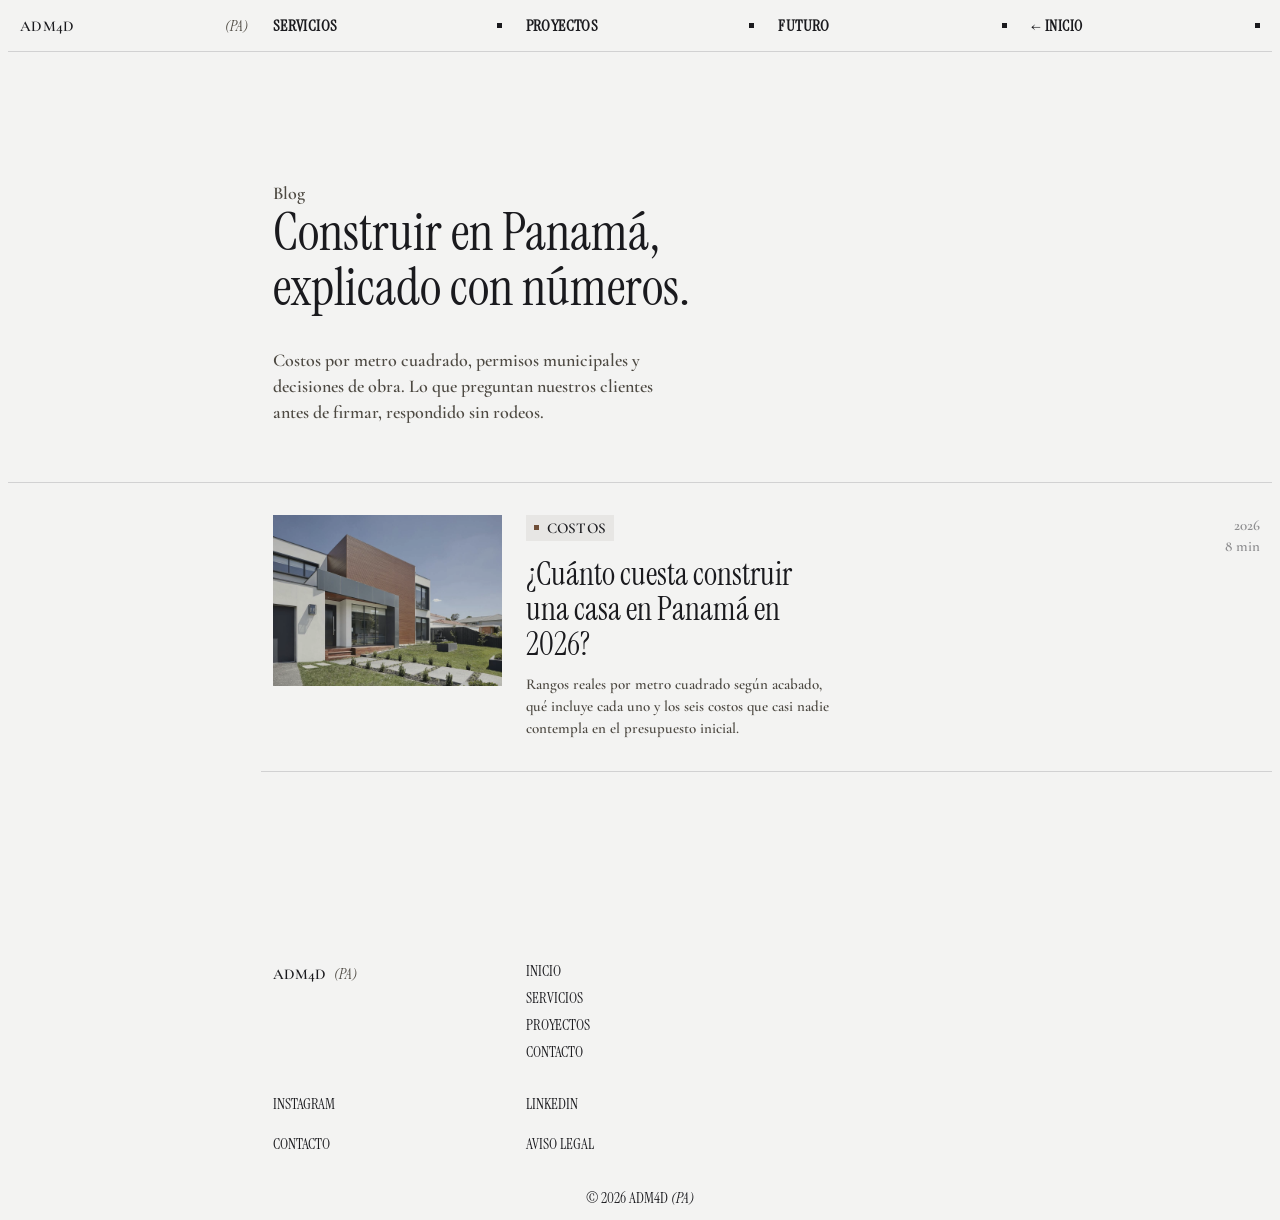
==== blog/index.html @ 594bc7fa "Add files via upload" ====
<!DOCTYPE html>
<html lang="es" data-theme="light">
<head>
<meta charset="utf-8">
<meta name="color-scheme" content="light only">
<meta name="viewport" content="width=device-width, initial-scale=1">
<title>Blog de construcción en Panamá — ADM4D</title>
<meta name="description" content="Costos, permisos y decisiones de obra explicados con números reales de Panamá. Escrito por quienes diseñan y construyen.">
<link rel="canonical" href="https://adm4d.com/blog/">
<meta property="og:title" content="Blog de construcción en Panamá — ADM4D">
<meta property="og:description" content="Costos, permisos y decisiones de obra explicados con números reales de Panamá.">
<meta property="og:type" content="website">
<meta property="og:url" content="https://adm4d.com/blog/">
<meta property="og:image" content="https://adm4d.com/assets/img/hero-residencia.jpg">
<link rel="icon" href="../assets/img/favicon.svg" type="image/svg+xml">
<link rel="preconnect" href="https://fonts.googleapis.com">
<link rel="preconnect" href="https://fonts.gstatic.com" crossorigin>
<link href="https://fonts.googleapis.com/css2?family=Cormorant+Garamond:wght@400;500;600&family=Instrument+Serif:ital@0;1&display=swap" rel="stylesheet">
<link rel="stylesheet" href="../assets/css/style.css">
<link rel="stylesheet" href="../assets/css/blog.css">
<script type="application/ld+json">
{"@context":"https://schema.org","@type":"Blog","name":"Blog de construcción ADM4D","url":"https://adm4d.com/blog/","description":"Costos, permisos y decisiones de obra en Panamá.","publisher":{"@type":"LocalBusiness","name":"ADM4D","description":"Firma de diseño y construcción en Panamá","areaServed":"Panamá","address":{"@type":"PostalAddress","addressLocality":"Colón","addressCountry":"PA"},"url":"https://adm4d.com/"}}
</script>
</head>
<body>
<div class="page">

  <nav class="grid nav bnav" aria-label="Principal">
    <div class="brand">ADM4D<em>(PA)</em></div>
    <a href="../#servicios">Servicios</a>
    <a href="../#proyectos">Proyectos</a>
    <a href="../#futuro">Futuro</a>
    <a class="back last" href="../">← Inicio</a>
  </nav>

  <header class="bhead grid">
    <p class="label">Blog</p>
    <h1>Construir en Panamá, explicado con números.</h1>
    <p>Costos por metro cuadrado, permisos municipales y decisiones de obra. Lo que preguntan nuestros clientes antes de firmar, respondido sin rodeos.</p>
  </header>

  <main class="grid posts">
    <a class="post" href="costo-construccion-panama/">
      <div class="thumb"><div style="background-image:url('../assets/img/proyecto-residencia-marina.jpg')"></div></div>
      <div class="txt">
        <span class="tagline">Costos</span>
        <h2>¿Cuánto cuesta construir una casa en Panamá en 2026?</h2>
        <p>Rangos reales por metro cuadrado según acabado, qué incluye cada uno y los seis costos que casi nadie contempla en el presupuesto inicial.</p>
      </div>
      <p class="meta">2026<br>8 min</p>
    </a>
  </main>

  <footer class="grid">
    <p class="brand">ADM4D<em>(PA)</em></p>
    <ul class="links">
      <li><a href="../">Inicio</a></li><li><a href="../#servicios">Servicios</a></li><li><a href="../#proyectos">Proyectos</a></li><li><a href="../#contacto">Contacto</a></li>
    </ul>
    <div class="meta"><a href="#">Instagram</a><a href="#">LinkedIn</a><a href="../#contacto">Contacto</a><a href="#">Aviso legal</a></div>
    <p class="copy">© 2026 ADM4D <em>(PA)</em></p>
  </footer>
</div>
</body>
</html>
---- assets/css/style.css ----
:root{
  --ink:#1a1a1e;--graphite:#4d4942;--mist:#8d8d8f;--stone:#c1c2bd;--ash:#d1d1d2;--linen:#e7e6e4;--canvas:#f3f3f2;--paper:#ffffff;
  --accent:#6f4e37;--slate:#4a626f;
  --sans:'Cormorant Garamond','EB Garamond',Georgia,serif;--serif:'Instrument Serif','Cormorant Garamond',Georgia,serif;
  --t15:15px;--t16:16px;--t18:18px;--t32:32px;--t52:52px;--t74:74px;
  --cols:5;--rail:1px solid var(--ash);--gap:96px;
}
@media (prefers-color-scheme:dark){:root:not([data-theme="light"]){--ink:#f3f3f2;--graphite:#c9c6c0;--stone:#4a4a4c;--ash:#3a3a3d;--linen:#26262a;--canvas:#1a1a1e;--paper:#222226}}
:root[data-theme="dark"]{--ink:#f3f3f2;--graphite:#c9c6c0;--stone:#4a4a4c;--ash:#3a3a3d;--linen:#26262a;--canvas:#1a1a1e;--paper:#222226}
*{box-sizing:border-box;margin:0;padding:0}
html{scroll-behavior:smooth}
body{background:var(--canvas);color:var(--ink);font:600 var(--t16)/1.2 var(--sans)}
img,svg{display:block;max-width:100%}
a{color:inherit;text-decoration:none}
a:focus-visible,button:focus-visible{outline:2px solid var(--ink);outline-offset:2px}

/* ---- page-wide 5-column rails ---- */
.page{position:relative;padding:0 8px}
.rails{position:absolute;inset:0 8px;display:grid;grid-template-columns:repeat(var(--cols),1fr);pointer-events:none;z-index:0}
.rails i{border-left:var(--rail)}
.rails i:last-child{border-right:var(--rail)}
.grid{display:grid;grid-template-columns:repeat(var(--cols),1fr);position:relative;z-index:1}

/* ---- nav (Anuc: one item per column, small square at column end) ---- */
.nav{border-bottom:var(--rail);height:40px;align-items:center}
.nav>*{height:100%;display:flex;align-items:center;justify-content:space-between;padding:0 12px;font-size:var(--t15)}
.nav .brand{font-weight:600;letter-spacing:.3px}
.nav .brand em{font:italic var(--t15) var(--serif);margin-left:8px;color:var(--graphite)}
.nav a{text-transform:uppercase;letter-spacing:.4px;font-family:var(--serif);font-size:var(--t16);width:100%;justify-content:space-between}
.nav a::after{content:"";width:5px;height:5px;background:var(--ink)}
.nav a:hover{text-decoration:underline;text-underline-offset:4px}
.sticky{position:sticky;top:0;z-index:20;background:var(--canvas);display:none;border-bottom:var(--rail)}
.sticky.on{display:grid}

/* ---- hero: shape row + photo row ---- */
.hero{background:var(--canvas)}
.shapes{gap:2px;background:var(--canvas)}
.shapes .cell{background:var(--canvas);aspect-ratio:1/1;padding:0}
.shapes .cell svg{width:100%;height:100%;fill:var(--ink)}
.shapes .cell svg.dots{fill:var(--accent)}
.photos{gap:2px;background:var(--canvas)}
.photos .cell{position:relative;height:calc(100svh - 40px - (100vw - 16px - 8px)/5);min-height:420px;max-height:620px;overflow:hidden;background:var(--linen)}
.photos .cell div.img{position:absolute;inset:0;background-size:cover;background-position:center;filter:contrast(.88) saturate(.75) sepia(.08) brightness(.92)}
.sr{position:absolute;width:1px;height:1px;overflow:hidden;clip:rect(0 0 0 0);white-space:nowrap}
.photos .cell h1:not(.sr){position:absolute;left:20px;top:44px;right:12px;font:400 var(--t52)/1 var(--serif);color:var(--paper)}
.photos .cell .cta{position:absolute;left:12px;right:12px;bottom:12px;background:var(--linen);color:var(--ink);display:flex;justify-content:space-between;align-items:center;padding:18px 20px;font:600 var(--t15)/1.25 var(--sans);text-transform:uppercase;letter-spacing:.4px;transition:background .3s}
.photos .cell .cta:hover{background:var(--stone)}
.photos .cell .cta span{width:20px;height:20px;border-radius:9999px;background:var(--paper);display:grid;place-items:center;font-size:12px}
@media (max-width:900px){
  :root{--cols:2}
  .nav>*{display:none}.nav .brand,.nav .last{display:flex}
  .shapes .cell{aspect-ratio:1/1}.shapes .cell:nth-child(n+5){display:none}
  .photos .cell{height:60vw;min-height:280px}.photos .cell:nth-child(n+3){display:none}
  .sr{position:absolute;width:1px;height:1px;overflow:hidden;clip:rect(0 0 0 0);white-space:nowrap}
.photos .cell h1:not(.sr){font-size:var(--t32)}
}

/* ---- statement stub for scroll/sticky check ---- */
/* ---- piece 2: statement + services ---- */
.section{padding:var(--gap) 0}
.section .label{font-size:var(--t15);text-transform:uppercase;letter-spacing:.4px;padding:0 12px;margin-bottom:var(--gap)}
.section h2{font:400 var(--t52)/1.05 var(--serif);padding:0 12px;max-width:22ch}
.services{margin-top:var(--gap)}
.svc{padding:0 12px;font-size:var(--t15);line-height:1.35}
.svc .n{color:var(--mist);margin-bottom:56px}
.svc .t{text-transform:uppercase;letter-spacing:.3px;min-height:44px;margin-bottom:40px;max-width:24ch}
.svc .img{width:78%;aspect-ratio:1/1;background-size:cover;background-position:center;filter:contrast(.88) saturate(.75) sepia(.08) brightness(.95);margin-bottom:40px}
.svc:nth-child(odd) .img{aspect-ratio:1/1}.svc:nth-child(even) .img{aspect-ratio:4/5;width:70%}
.svc p{color:var(--graphite);max-width:26ch}
.more{grid-column:2/3;padding:0 12px;margin-top:var(--gap);font-size:var(--t15);text-transform:uppercase;letter-spacing:.4px;display:flex;align-items:center;gap:8px}
.more{white-space:nowrap}
.more span{width:16px;height:16px;border-radius:9999px;background:var(--linen);display:grid;place-items:center;font-size:10px}
@media (max-width:900px){.section h2{grid-column:1/-1}.services>*{grid-column:span 1}.svc .img{width:100%}}

/* ---- piece 3: projects + values band ---- */
.proj{padding:0 12px}
.proj .img{aspect-ratio:1/1;background-size:cover;background-position:center;filter:contrast(.88) saturate(.75) sepia(.08) brightness(.95);margin-bottom:56px}
.proj .cap{display:grid;grid-template-columns:44px 1fr;gap:8px;font:400 var(--t15)/1.25 var(--serif);text-transform:uppercase;letter-spacing:.2px}
.proj .cap .y{color:var(--mist);font-family:var(--sans)}
.band{position:relative;min-height:640px;background:var(--linen);background-size:cover;background-position:center;filter:none}
.band .bg{position:absolute;inset:0;background-size:cover;background-position:center;filter:contrast(.85) saturate(.7) sepia(.1) brightness(.95)}
.band .grid{position:relative;z-index:1;min-height:640px}
.band .grid>i{border-left:1px solid rgba(255,255,255,.45)}
.band .grid>i:last-of-type{border-right:1px solid rgba(255,255,255,.45)}
.band .grid>i{grid-row:1}
.band .frame{grid-row:1}
.band .frame{grid-column:2/5;align-self:center;margin:64px 0;position:relative;aspect-ratio:1.55/1;border:1px solid rgba(255,255,255,.6);backdrop-filter:blur(14px);background:rgba(243,243,242,.18);display:grid;place-items:center;text-align:center;color:var(--paper)}
.band .frame::before{content:"";position:absolute;inset:6% 22%;border:1px solid rgba(255,255,255,.7);border-radius:9999px}
.band .frame small{display:block;font:600 var(--t15) var(--sans);text-transform:uppercase;letter-spacing:.4px;margin-bottom:24px}
.band .frame p{font:400 var(--t52)/1.35 var(--serif)}
.values{padding:0 0 var(--gap)}
.values .row{display:grid;grid-template-columns:repeat(var(--cols),1fr)}
.values .v{padding:24px 12px 40px;border-top:var(--rail)}
.values .v small{display:block;font-size:var(--t15);line-height:1.35;color:var(--graphite);max-width:20ch;margin-bottom:96px}
.values .v h3{font:400 var(--t32)/1.1 var(--serif);max-width:12ch}
.values .more{margin-top:48px}
@media (max-width:900px){.band .frame{grid-column:1/-1;margin:24px 12px}.band .frame p{font-size:var(--t32)}.values .v{grid-column:1/-1!important}}

/* ---- piece 4: future (editorial block) ---- */
.future .lead{grid-column:2/4;padding:0 12px;font-size:var(--t18);line-height:1.45;color:var(--graphite);max-width:40ch;margin-top:var(--gap)}
.future .facts{grid-column:4/6;padding:0 12px;margin-top:var(--gap);font-size:var(--t15);line-height:1.35;color:var(--graphite)}
.future .facts p+p{margin-top:24px;padding-top:24px;border-top:var(--rail)}
.future .facts b{display:block;font-weight:600;color:var(--ink);margin-bottom:6px}
.future .wide{grid-column:2/6;margin:var(--gap) 0 0;aspect-ratio:21/9;background-size:cover;background-position:center;filter:contrast(.88) saturate(.75) sepia(.08) brightness(.95);position:relative}
.future .wide::before,.future .wide::after{content:"";position:absolute;top:0;bottom:0;width:0;border-left:1px solid rgba(255,255,255,.45)}
.future .wide::before{left:25%}.future .wide::after{left:50%}
.future .wide i{position:absolute;top:0;bottom:0;left:75%;border-left:1px solid rgba(255,255,255,.45)}
@media (max-width:900px){.future .lead,.future .facts,.future .wide{grid-column:1/-1}}

/* ---- piece 5: about + calendar + footer ---- */
.about h2{grid-column:1/3}
.about .lead{grid-column:1/3;padding:0 12px;font-size:var(--t18);line-height:1.45;color:var(--graphite);max-width:34ch;margin-top:48px}
.about .photo{grid-column:1/2;margin:var(--gap) 12px 0;aspect-ratio:4/5;background-size:cover;background-position:center;filter:contrast(.88) saturate(.75) sepia(.08) brightness(.95)}
.card{grid-column:4/6;background:var(--paper);padding:24px;align-self:start;margin-top:var(--gap)}
.card .d{font-size:var(--t15);color:var(--mist);margin-bottom:12px}
.card h3{font:400 var(--t32)/1.1 var(--serif);margin-bottom:20px;max-width:16ch}
.cal{border-top:var(--rail)}
.cal .mh{display:flex;justify-content:space-between;align-items:center;padding:14px 0;font-size:var(--t15)}
.cal .mh b{font:400 var(--t18) var(--serif)}
.cal .mh button{background:none;border:1px solid var(--ash);width:24px;height:24px;cursor:pointer;color:var(--ink);font:400 12px var(--sans)}
.cal .dow,.cal .days{display:grid;grid-template-columns:repeat(7,1fr);text-align:center;font-size:var(--t15)}
.cal .dow span{color:var(--mist);padding:6px 0;font-size:13px;text-transform:uppercase;letter-spacing:.3px}
.cal .days button{background:none;border:0;padding:9px 0;font:500 var(--t15) var(--sans);color:var(--ink);cursor:pointer}
.cal .days button:disabled{color:var(--stone);cursor:default}
.cal .days button:hover:not(:disabled){background:var(--linen)}
.cal .days button.sel{background:var(--ink);color:var(--canvas)}
.slots{display:none;grid-template-columns:repeat(4,1fr);gap:8px;margin-top:16px}
.slots.on{display:grid}
.slots button{border:1px solid var(--ink);background:none;padding:10px 0;font:600 13px var(--sans);cursor:pointer;color:var(--ink)}
.slots button.sel,.slots button:hover{background:var(--ink);color:var(--canvas)}
.book{display:none;margin-top:16px;gap:8px;grid-template-columns:1fr 1fr}
.book.on{display:grid}
.book input{border:0;border-bottom:1px solid var(--ink);background:transparent;padding:10px 0;font:500 var(--t15) var(--sans);color:var(--ink);border-radius:0}
.book input:focus{outline:0;border-bottom-width:2px}
.book .go{grid-column:1/-1;margin-top:8px;background:var(--linen);border:0;padding:16px 20px;font:600 var(--t15) var(--sans);text-transform:uppercase;letter-spacing:.4px;display:flex;justify-content:space-between;align-items:center;cursor:pointer;color:var(--ink)}
.book .go:hover{background:var(--stone)}
.card .tag{display:inline-flex;align-items:center;gap:8px;background:var(--linen);padding:4px 8px;font-size:var(--t15);text-transform:uppercase;letter-spacing:.3px;margin-top:20px}
.card .tag::before{content:"";width:5px;height:5px;background:var(--accent)}
.card .note{font-size:13px;color:var(--mist);margin-top:12px;line-height:1.4}
footer{padding-top:var(--gap);margin-top:var(--gap)}
footer .brand{grid-column:2/3;padding:0 12px;font-size:var(--t15);font-weight:600}
footer .brand em{font:italic var(--t15) var(--serif);margin-left:8px;color:var(--graphite)}
footer .links{grid-column:3/4;padding:0 12px;list-style:none;font:400 var(--t15)/1 var(--serif);text-transform:uppercase}
footer .links li+li{margin-top:12px}
footer .links a:hover{text-decoration:underline;text-underline-offset:3px}
footer .mark{grid-column:2/5;margin-top:var(--gap);display:grid;grid-template-columns:repeat(3,1fr);gap:2px;background:var(--canvas)}
footer .mark div{aspect-ratio:1/1;background:var(--canvas)}
footer .mark svg{width:100%;height:100%;fill:var(--stone)}
footer .meta{grid-column:1/-1;margin-top:24px;display:grid;grid-template-columns:repeat(var(--cols),1fr);background:var(--canvas);position:relative;z-index:2}
footer .meta a{padding:10px 12px;font:400 var(--t15) var(--serif);text-transform:uppercase}
footer .meta a:nth-child(1),footer .meta a:nth-child(3){grid-column:2}
footer .meta a:nth-child(2),footer .meta a:nth-child(4){grid-column:3}
footer .copy{grid-column:1/-1;text-align:center;padding:24px 12px 12px;font:400 var(--t15) var(--serif);text-transform:uppercase;background:var(--canvas);position:relative;z-index:2}
footer .copy em{font-style:italic}
@media (max-width:900px){.about h2,.about .lead,.about .photo,.card,footer .brand,footer .links,footer .mark,footer .meta,footer .copy{grid-column:1/-1}footer .links{margin-top:24px}}

/* ================= MÓVIL ================= */
@media (max-width:760px){
  .nav .last{display:none}
  :root{--cols:2;--gap:56px;--t52:clamp(30px,7.6vw,40px);--t32:26px;--t18:17px}
  html,body{overflow-x:hidden}
  .page{padding:0 6px}
  .rails{inset:0 6px}

  /* Nav: marca + botón menú; el resto se despliega */
  .nav{display:flex;justify-content:space-between;height:52px;border-bottom:var(--rail)}
  .sticky:not(.on){display:none}
  .sticky.on{display:flex}
  .sticky .menu{display:block}
  .nav>*{padding:0 10px}
  .nav ul{display:none}
  .nav .cta{display:none}
  .nav .menu{display:block;background:none;border:0;font:600 var(--t15) var(--sans);text-transform:uppercase;letter-spacing:.4px;padding:0 10px}
  .navmenu{display:none;position:fixed;inset:52px 0 0;z-index:40;background:var(--canvas);padding:24px 16px;flex-direction:column;gap:4px}
  .navmenu.on{display:flex}
  .navmenu a{font:400 30px var(--serif);text-transform:uppercase;padding:14px 0;border-bottom:var(--rail)}
  body.locked{overflow:hidden}

  /* Hero: logo completo en 3+2, luego una foto grande */
  .shapes{grid-template-columns:repeat(6,1fr)}
  .shapes .cell,.shapes .cell:nth-child(n+5){aspect-ratio:1/1;display:block;grid-column:span 2}
  .shapes .cell:nth-child(4){grid-column:2/4}
  .shapes .cell:nth-child(5){grid-column:4/6}
  .photos{grid-template-columns:1fr}
  .photos .cell{height:62vh;min-height:360px;display:block}
  .photos .cell:nth-child(n+2){display:none}
  .photos .cell:nth-child(5){display:block;height:auto;min-height:0}
  .photos .cell:nth-child(5) .img{display:none}
  .photos .cell:nth-child(5) .cta{position:static;padding:20px 16px;font-size:16px}

  /* Secciones: una sola columna, respiración uniforme */
  .section{padding:var(--gap) 0}
  .section .label{margin-bottom:24px;padding:0 10px}
  .section h2,.section .lead{grid-column:1/-1!important;padding:0 10px;max-width:none}
  .grid>*{padding-left:10px;padding-right:10px}

  /* Servicios: apilados, foto ancha */
  .services{margin-top:40px}
  .services .svc{grid-column:1/-1!important;border-top:var(--rail);padding-top:24px;margin-top:24px}
  .svc .n{margin-bottom:8px}
  .svc .t{min-height:0;margin-bottom:20px}
  .svc .img,.svc:nth-child(odd) .img,.svc:nth-child(even) .img{width:100%;aspect-ratio:16/10;margin-bottom:20px}
  .svc p{max-width:none}
  .more{grid-column:1/-1!important;margin-top:40px}

  /* Proyectos: apilados con foto grande */
  .proj{grid-column:1/-1!important;margin-bottom:40px}
  .proj .img{aspect-ratio:4/3;margin-bottom:16px}
  .proj .cap{grid-template-columns:52px 1fr;font-size:16px}

  /* Banda de valores */
  .band,.band .grid{min-height:0}
  .band .frame{grid-column:1/-1;margin:48px 10px;aspect-ratio:1/1.1}
  .band .frame::before{inset:8% 10%}
  .values .v{grid-column:1/-1!important;padding:20px 10px 32px}
  .values .v small{margin-bottom:24px;max-width:none}
  .values .v h3{max-width:none}

  /* Futuro */
  .future .lead,.future .facts{grid-column:1/-1!important;margin-top:32px}
  .future .facts{margin-top:40px}
  .future .wide{grid-column:1/-1!important;margin:40px 0 0;aspect-ratio:16/10}

  /* Nosotros + calendario */
  .about .lead{margin-top:24px}
  .card{grid-column:1/-1!important;margin:40px 0 0;padding:20px 16px}
  .card h3{margin-bottom:16px}
  .cal .days button{padding:12px 0;font-size:16px}
  .slots{grid-template-columns:repeat(2,1fr)}
  .slots button{padding:14px 0;font-size:15px}
  .book{grid-template-columns:1fr}
  .book input{padding:14px 0;font-size:16px}
  .book .go{padding:18px 16px}

  /* Footer */
  footer{padding-top:var(--gap)}
  footer .brand,footer .links,footer .mark,footer .meta,footer .copy{grid-column:1/-1!important}
  footer .links{margin-top:24px}
  footer .links li+li{margin-top:14px}
  footer .mark{margin-top:48px;grid-template-columns:repeat(3,1fr)}
  footer .meta{grid-template-columns:1fr 1fr;margin-top:32px}
  footer .copy{padding-bottom:24px}
}
@media (max-width:760px) and (orientation:landscape){
  .photos .cell{height:80vh}
}
/* toques: sin hover pegajoso */
@media (hover:none){
  .btn:hover::after,.cta:hover{background:inherit;transform:none}
  .proj:hover .img div{transform:none}
  .svc:hover .img{filter:grayscale(1)}
}

@media (prefers-reduced-motion:reduce){*{transition:none!important}}
---- assets/css/blog.css ----
/* ================= BLOG ================= */
.bnav{height:52px}
.bnav .brand{display:flex;align-items:center;gap:10px;padding:0 12px;font-weight:600;letter-spacing:.3px;font-size:var(--t15)}
.bnav .brand em{font:italic var(--t15) var(--serif);color:var(--graphite)}
.bnav a.back{display:flex;align-items:center;padding:0 12px;font-size:var(--t15);text-transform:uppercase;letter-spacing:.4px}
.bnav a.back:hover{text-decoration:underline;text-underline-offset:4px}

.bhead{padding:var(--gap) 0 56px}
.bhead .label{grid-column:2/3}
.bhead h1{grid-column:2/5;padding:0 12px;font:400 var(--t52)/1.05 var(--serif);max-width:20ch}
.bhead p{grid-column:2/4;padding:0 12px;margin-top:32px;font-size:var(--t18);line-height:1.45;color:var(--graphite);max-width:46ch}

/* listado */
.posts{border-top:var(--rail)}
.post{grid-column:2/6;display:grid;grid-template-columns:repeat(4,1fr);border-bottom:var(--rail);padding:32px 0;align-items:start}
.post .thumb{grid-column:1/2;padding:0 12px}
.post .thumb div{aspect-ratio:4/3;background-size:cover;background-position:center;filter:contrast(.88) saturate(.75) sepia(.08) brightness(.95)}
.post .txt{grid-column:2/4;padding:0 12px}
.post .meta{grid-column:4/5;padding:0 12px;font-size:var(--t15);color:var(--mist);text-align:right}
.post h2{font:400 var(--t32)/1.1 var(--serif);max-width:20ch;margin-bottom:12px}
.post p{font-size:var(--t15);line-height:1.45;color:var(--graphite);max-width:44ch}
.post:hover h2{text-decoration:underline;text-underline-offset:5px}
.tagline{display:inline-flex;align-items:center;gap:8px;background:var(--linen);padding:4px 8px;font-size:var(--t15);text-transform:uppercase;letter-spacing:.3px;margin-bottom:16px}
.tagline::before{content:"";width:5px;height:5px;background:var(--accent)}

/* artículo */
.art{padding-bottom:var(--gap)}
.art .hero{grid-column:1/-1;margin-top:0;aspect-ratio:21/9;background-size:cover;background-position:center;filter:contrast(.88) saturate(.75) sepia(.08) brightness(.95);position:relative}
.art .hero i{position:absolute;top:0;bottom:0;border-left:1px solid rgba(255,255,255,.45)}
.art .body{grid-column:2/5;padding:0 12px}
.art .side{grid-column:5/6;padding:0 12px;position:sticky;top:72px;align-self:start;font-size:var(--t15);color:var(--graphite)}
.art .side b{display:block;color:var(--ink);font-weight:600;margin-bottom:10px;text-transform:uppercase;letter-spacing:.4px}
.art .side ol{list-style:none;counter-reset:toc}
.art .side li{padding:8px 0;border-top:var(--rail)}
.art .side a:hover{text-decoration:underline;text-underline-offset:3px}
.answer{border-left:2px solid var(--accent);padding:4px 0 4px 20px;margin:40px 0 48px;font:400 var(--t18)/1.5 var(--sans);color:var(--ink);max-width:52ch}
.art .body h2{font:400 var(--t32)/1.15 var(--serif);margin:56px 0 20px;max-width:24ch}
.art .body h3{font:400 24px/1.2 var(--serif);margin:32px 0 12px}
.art .body p{font-size:var(--t18);line-height:1.6;color:var(--graphite);max-width:46ch;margin-bottom:20px}
.art .body ul{margin:0 0 20px 0;padding-left:18px;max-width:46ch}
.art .body li{font-size:var(--t18);line-height:1.6;color:var(--graphite);margin-bottom:8px}
.art .body strong{color:var(--ink);font-weight:600}
.art table{width:100%;max-width:46ch;border-collapse:collapse;margin:0 0 28px;font-size:var(--t15)}
.art th,.art td{text-align:left;padding:12px 8px;border-bottom:var(--rail)}
.art th{font-weight:600;border-bottom:1px solid var(--ink)}
.art td:last-child,.art th:last-child{text-align:right}
.faq{margin-top:56px;border-top:1px solid var(--ink);padding-top:32px;max-width:46ch}
.faq h3{font:400 24px/1.2 var(--serif);margin:24px 0 8px}
.faq p{margin-bottom:0}
.cta-box{grid-column:2/5;margin:var(--gap) 12px 0;background:var(--paper);padding:32px;display:flex;justify-content:space-between;align-items:center;gap:24px;flex-wrap:wrap}
.cta-box p{font:400 var(--t32)/1.15 var(--serif);max-width:20ch}
.cta-box a{border:1px solid var(--ink);padding:14px 24px;font:600 var(--t15) var(--sans);text-transform:uppercase;letter-spacing:.4px;white-space:nowrap}
.cta-box a:hover{background:var(--ink);color:var(--canvas)}
.artmeta{grid-column:2/5;padding:0 12px;margin-top:24px;font-size:var(--t15);color:var(--mist);display:flex;gap:20px;flex-wrap:wrap}

@media (max-width:760px){
  .bhead{padding:40px 0 32px}
  .bhead h1,.bhead p,.bhead .label{grid-column:1/-1!important;padding:0 10px}
  .post{grid-column:1/-1!important;grid-template-columns:1fr;padding:24px 0}
  .post .thumb,.post .txt,.post .meta{grid-column:1/-1!important;padding:0 10px;text-align:left}
  .post .thumb div{aspect-ratio:16/10;margin-bottom:16px}
  .post .meta{margin-top:12px}
  .post h2,.post p{max-width:none}
  .art .body,.art .side,.cta-box,.artmeta{grid-column:1/-1!important;padding:0 10px}
  .art .side{position:static;margin:32px 0 0;border-top:var(--rail);padding-top:20px}
  .art .body p,.art .body li,.art table,.answer,.faq{max-width:none}
  .art .hero{aspect-ratio:16/10}
  .cta-box{margin:40px 0 0;padding:24px 16px}
  .cta-box p{font-size:26px}
}

/* blog: sin raíles verticales */
.page:has(.art) .rails, .page:has(.posts) .rails{display:none}
.art .hero i{display:none}
.bnav{border-bottom:var(--rail)}
.bnav>*{border-left:0}
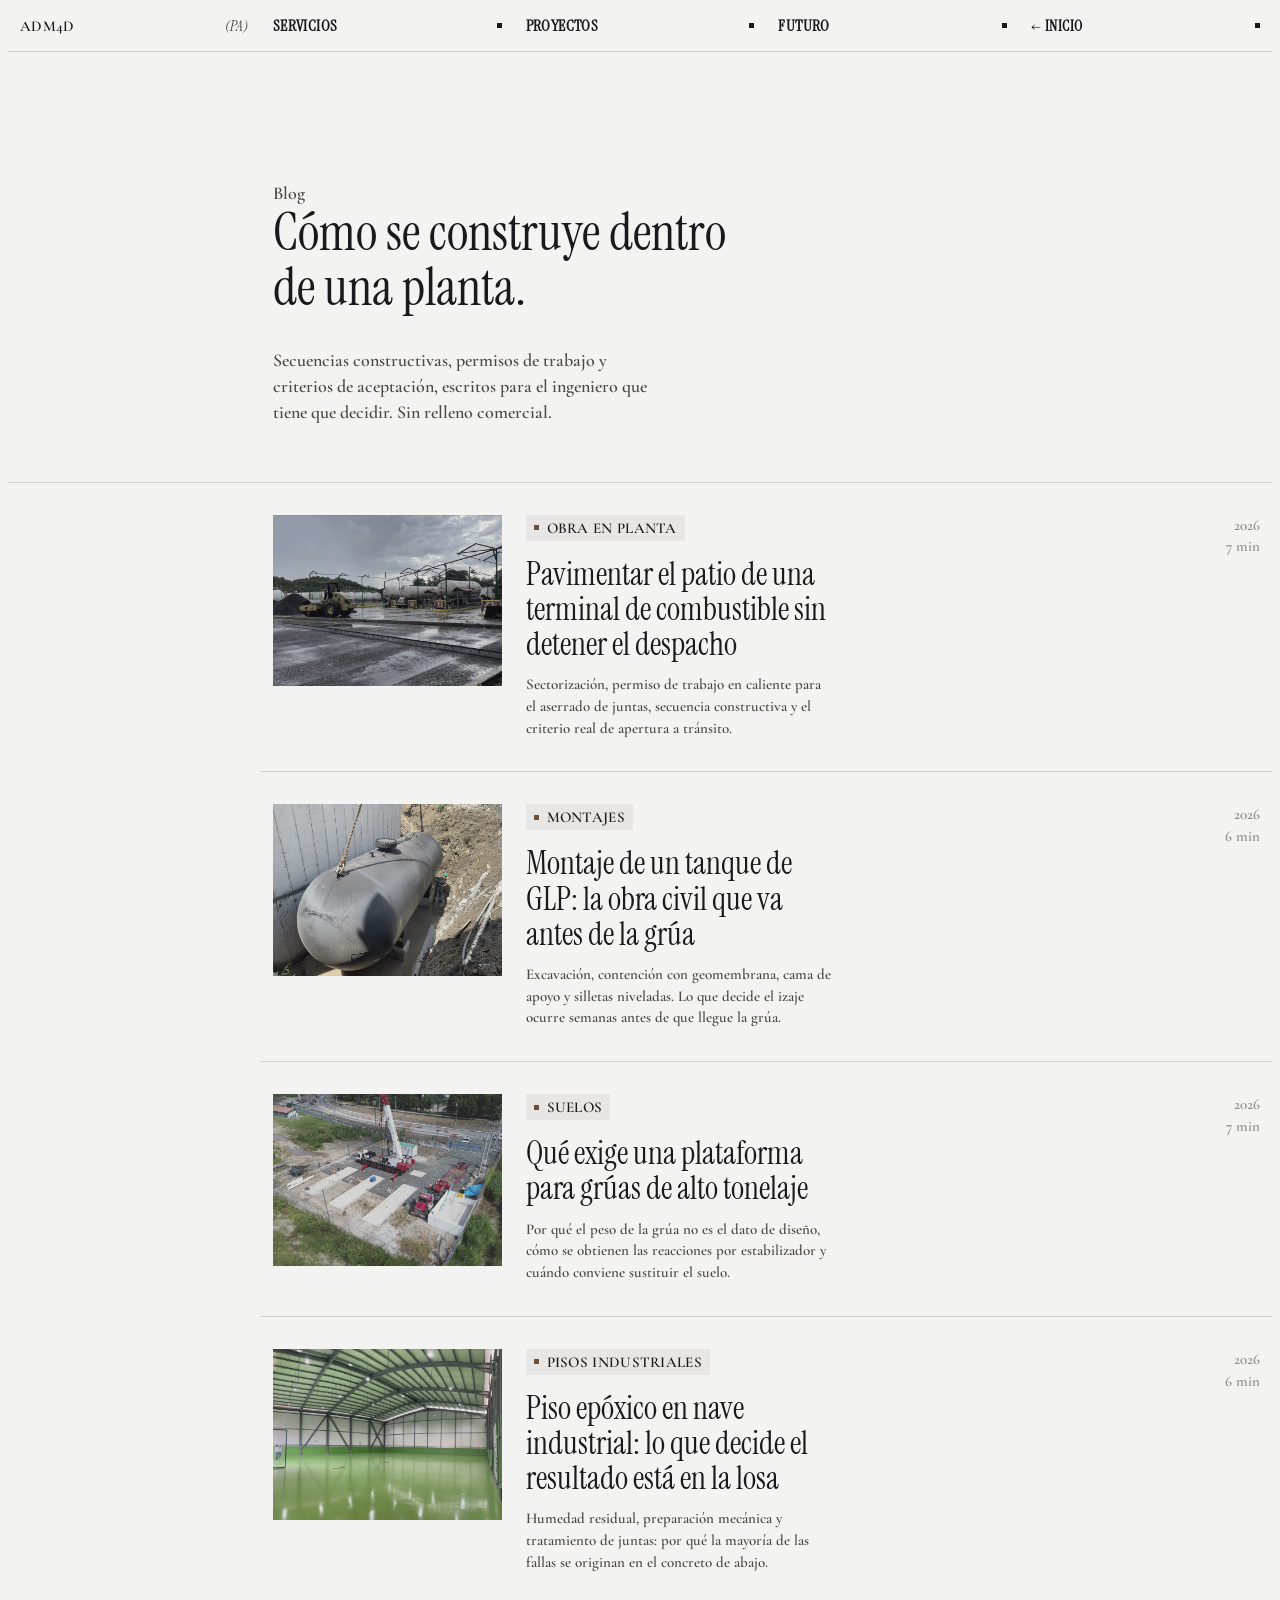
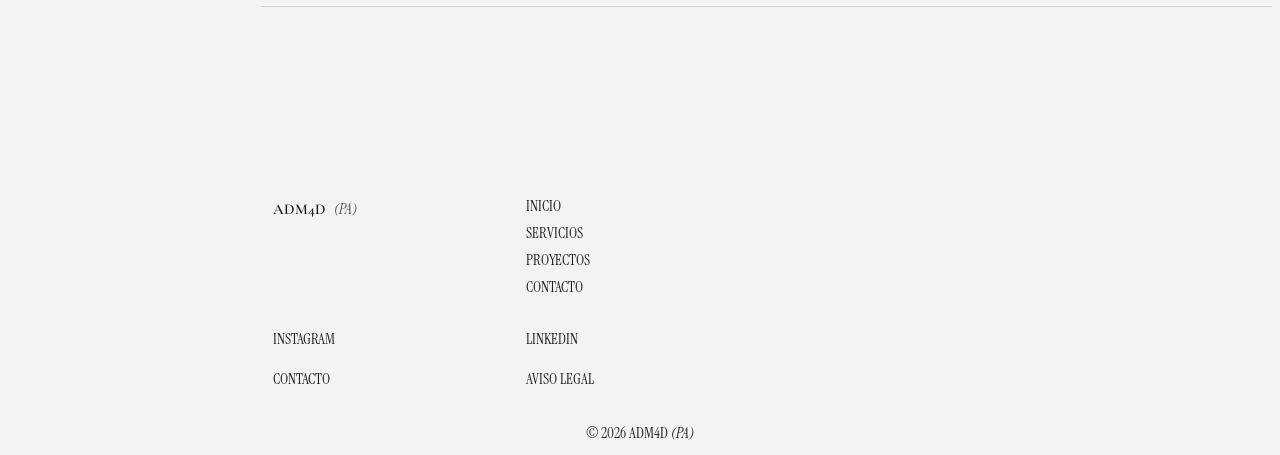
==== commit 4fc0fcd2: "Add files via upload" ====
--- a/blog/index.html
+++ b/blog/index.html
@@ -4,14 +4,14 @@
 <meta charset="utf-8">
 <meta name="color-scheme" content="light only">
 <meta name="viewport" content="width=device-width, initial-scale=1">
-<title>Blog de construcción en Panamá — ADM4D</title>
-<meta name="description" content="Costos, permisos y decisiones de obra explicados con números reales de Panamá. Escrito por quienes diseñan y construyen.">
+<title>Obra civil industrial en Panamá — notas técnicas de ADM4D</title>
+<meta name="description" content="Secuencias constructivas, permisos de trabajo y criterios técnicos para obra civil dentro de plantas de gas, terminales de combustible y naves industriales en Panamá.">
 <link rel="canonical" href="https://adm4d.com/blog/">
-<meta property="og:title" content="Blog de construcción en Panamá — ADM4D">
-<meta property="og:description" content="Costos, permisos y decisiones de obra explicados con números reales de Panamá.">
+<meta property="og:title" content="Obra civil industrial en Panamá — notas técnicas de ADM4D">
+<meta property="og:description" content="Secuencias constructivas, permisos y criterios técnicos para obra civil en instalaciones industriales.">
 <meta property="og:type" content="website">
 <meta property="og:url" content="https://adm4d.com/blog/">
-<meta property="og:image" content="https://adm4d.com/assets/img/hero-residencia.jpg">
+<meta property="og:image" content="https://adm4d.com/assets/img/hero-03.jpg">
 <link rel="icon" href="../assets/img/favicon.svg" type="image/svg+xml">
 <link rel="preconnect" href="https://fonts.googleapis.com">
 <link rel="preconnect" href="https://fonts.gstatic.com" crossorigin>
@@ -19,7 +19,7 @@
 <link rel="stylesheet" href="../assets/css/style.css">
 <link rel="stylesheet" href="../assets/css/blog.css">
 <script type="application/ld+json">
-{"@context":"https://schema.org","@type":"Blog","name":"Blog de construcción ADM4D","url":"https://adm4d.com/blog/","description":"Costos, permisos y decisiones de obra en Panamá.","publisher":{"@type":"LocalBusiness","name":"ADM4D","description":"Firma de diseño y construcción en Panamá","areaServed":"Panamá","address":{"@type":"PostalAddress","addressLocality":"Colón","addressCountry":"PA"},"url":"https://adm4d.com/"}}
+{"@context":"https://schema.org","@type":"Blog","name":"Notas técnicas de ADM4D","url":"https://adm4d.com/blog/","description":"Obra civil industrial en Panamá: secuencias constructivas, permisos y criterios técnicos.","publisher":{"@type":"LocalBusiness","name":"ADM4D","description":"Firma de obra civil industrial en Panamá","areaServed":"Panamá","address":{"@type":"PostalAddress","addressLocality":"Colón","addressCountry":"PA"},"url":"https://adm4d.com/"}}
 </script>
 </head>
 <body>
@@ -28,26 +28,53 @@
   <nav class="grid nav bnav" aria-label="Principal">
     <div class="brand">ADM4D<em>(PA)</em></div>
     <a href="../#servicios">Servicios</a>
-    <a href="../#proyectos">Proyectos</a>
+    <a href="../proyectos/">Proyectos</a>
     <a href="../#futuro">Futuro</a>
     <a class="back last" href="../">← Inicio</a>
   </nav>
 
   <header class="bhead grid">
     <p class="label">Blog</p>
-    <h1>Construir en Panamá, explicado con números.</h1>
-    <p>Costos por metro cuadrado, permisos municipales y decisiones de obra. Lo que preguntan nuestros clientes antes de firmar, respondido sin rodeos.</p>
+    <h1>Cómo se construye dentro de una planta.</h1>
+    <p>Secuencias constructivas, permisos de trabajo y criterios de aceptación, escritos para el ingeniero que tiene que decidir. Sin relleno comercial.</p>
   </header>
 
   <main class="grid posts">
-    <a class="post" href="costo-construccion-panama/">
-      <div class="thumb"><div style="background-image:url('../assets/img/proyecto-residencia-marina.jpg')"></div></div>
+    <a class="post" href="pavimento-concreto-terminal-combustible/">
+      <div class="thumb"><div style="background-image:url('../assets/img/proyectos/petroport-1.jpg')"></div></div>
       <div class="txt">
-        <span class="tagline">Costos</span>
-        <h2>¿Cuánto cuesta construir una casa en Panamá en 2026?</h2>
-        <p>Rangos reales por metro cuadrado según acabado, qué incluye cada uno y los seis costos que casi nadie contempla en el presupuesto inicial.</p>
+        <span class="tagline">Obra en planta</span>
+        <h2>Pavimentar el patio de una terminal de combustible sin detener el despacho</h2>
+        <p>Sectorización, permiso de trabajo en caliente para el aserrado de juntas, secuencia constructiva y el criterio real de apertura a tránsito.</p>
       </div>
-      <p class="meta">2026<br>8 min</p>
+      <p class="meta">2026<br>7 min</p>
+    </a>
+    <a class="post" href="obra-civil-montaje-tanque-glp/">
+      <div class="thumb"><div style="background-image:url('../assets/img/proyectos/tropigas-2.jpg')"></div></div>
+      <div class="txt">
+        <span class="tagline">Montajes</span>
+        <h2>Montaje de un tanque de GLP: la obra civil que va antes de la grúa</h2>
+        <p>Excavación, contención con geomembrana, cama de apoyo y silletas niveladas. Lo que decide el izaje ocurre semanas antes de que llegue la grúa.</p>
+      </div>
+      <p class="meta">2026<br>6 min</p>
+    </a>
+    <a class="post" href="plataforma-para-gruas-alto-tonelaje/">
+      <div class="thumb"><div style="background-image:url('../assets/img/proyectos/estabilizacion-1.jpg')"></div></div>
+      <div class="txt">
+        <span class="tagline">Suelos</span>
+        <h2>Qué exige una plataforma para grúas de alto tonelaje</h2>
+        <p>Por qué el peso de la grúa no es el dato de diseño, cómo se obtienen las reacciones por estabilizador y cuándo conviene sustituir el suelo.</p>
+      </div>
+      <p class="meta">2026<br>7 min</p>
+    </a>
+    <a class="post" href="piso-epoxico-nave-industrial/">
+      <div class="thumb"><div style="background-image:url('../assets/img/proyectos/bambito-1.jpg')"></div></div>
+      <div class="txt">
+        <span class="tagline">Pisos industriales</span>
+        <h2>Piso epóxico en nave industrial: lo que decide el resultado está en la losa</h2>
+        <p>Humedad residual, preparación mecánica y tratamiento de juntas: por qué la mayoría de las fallas se originan en el concreto de abajo.</p>
+      </div>
+      <p class="meta">2026<br>6 min</p>
     </a>
   </main>
 
--- a/assets/css/style.css
+++ b/assets/css/style.css
@@ -73,10 +73,10 @@
 @media (max-width:900px){.section h2{grid-column:1/-1}.services>*{grid-column:span 1}.svc .img{width:100%}}
 
 /* ---- piece 3: projects + values band ---- */
-.proj{padding:0 12px}
-.proj .img{aspect-ratio:1/1;background-size:cover;background-position:center;filter:contrast(.88) saturate(.75) sepia(.08) brightness(.95);margin-bottom:56px}
-.proj .cap{display:grid;grid-template-columns:44px 1fr;gap:8px;font:400 var(--t15)/1.25 var(--serif);text-transform:uppercase;letter-spacing:.2px}
-.proj .cap .y{color:var(--mist);font-family:var(--sans)}
+.proj{padding:0 12px;margin-bottom:64px}
+.proj .img{aspect-ratio:1/1;background-size:cover;background-position:center;filter:contrast(.88) saturate(.75) sepia(.08) brightness(.95);margin-bottom:20px}
+.proj .cap{display:block;font:400 var(--t15)/1.3 var(--serif);text-transform:uppercase;letter-spacing:.2px}
+.proj .cap .y{display:block;color:var(--mist);font-family:var(--sans);font-size:13px;letter-spacing:.6px;margin-bottom:8px}
 .band{position:relative;min-height:640px;background:var(--linen);background-size:cover;background-position:center;filter:none}
 .band .bg{position:absolute;inset:0;background-size:cover;background-position:center;filter:contrast(.85) saturate(.7) sepia(.1) brightness(.95)}
 .band .grid{position:relative;z-index:1;min-height:640px}
@@ -154,6 +154,11 @@
 footer .copy em{font-style:italic}
 @media (max-width:900px){.about h2,.about .lead,.about .photo,.card,footer .brand,footer .links,footer .mark,footer .meta,footer .copy{grid-column:1/-1}footer .links{margin-top:24px}}
 
+
+/* menú móvil: oculto por defecto (se muestra solo bajo 760px) */
+.nav .menu{display:none}
+.navmenu{display:none}
+
 /* ================= MÓVIL ================= */
 @media (max-width:760px){
   .nav .last{display:none}
@@ -206,7 +211,7 @@
   /* Proyectos: apilados con foto grande */
   .proj{grid-column:1/-1!important;margin-bottom:40px}
   .proj .img{aspect-ratio:4/3;margin-bottom:16px}
-  .proj .cap{grid-template-columns:52px 1fr;font-size:16px}
+  .proj .cap{font-size:16px}
 
   /* Banda de valores */
   .band,.band .grid{min-height:0}
@@ -232,6 +237,15 @@
   .book input{padding:14px 0;font-size:16px}
   .book .go{padding:18px 16px}
 
+
+  /* zonas táctiles mínimas 44px */
+  .more{padding-top:14px;padding-bottom:14px;min-height:44px;align-items:center}
+  .cal .mh button{width:44px;height:44px;font-size:18px}
+  footer .links a{display:block;padding:14px 0}
+  footer .links li+li{margin-top:0}
+  footer .meta a{padding:14px 10px}
+  .values .more{margin-top:32px}
+
   /* Footer */
   footer{padding-top:var(--gap)}
   footer .brand,footer .links,footer .mark,footer .meta,footer .copy{grid-column:1/-1!important}
--- a/assets/css/blog.css
+++ b/assets/css/blog.css
@@ -53,7 +53,31 @@
 .cta-box a:hover{background:var(--ink);color:var(--canvas)}
 .artmeta{grid-column:2/5;padding:0 12px;margin-top:24px;font-size:var(--t15);color:var(--mist);display:flex;gap:20px;flex-wrap:wrap}
 
+
+/* figuras dentro del artículo */
+.art .body figure{margin:40px 0 44px}
+.art .body figure img{width:100%;display:block;filter:contrast(.88) saturate(.75) sepia(.08) brightness(.95)}
+.art .body figure figcaption{margin-top:12px;font-size:var(--t15);color:var(--mist);line-height:1.4;max-width:46ch}
+.art .body ol{margin:0 0 20px 0;padding-left:20px;max-width:46ch}
+.art .body ol li{font-size:var(--t18);line-height:1.6;color:var(--graphite);margin-bottom:10px}
+.aviso{margin:40px 0 0;padding:20px;background:var(--linen);font-size:var(--t15);line-height:1.5;color:var(--graphite);max-width:46ch}
+.aviso b{color:var(--ink);font-weight:600}
+
+/* bloque de datos de obra */
+.datos{margin:48px 0 8px;border-top:1px solid var(--ink)}
+.datos h3{font:600 var(--t15) var(--sans);text-transform:uppercase;letter-spacing:1px;margin:20px 0 4px;color:var(--ink)}
+.datos dl{margin:0}
+.datos dl>div{display:grid;grid-template-columns:1fr auto;gap:16px;align-items:baseline;padding:12px 0;border-bottom:var(--rail)}
+.datos dt{font-size:var(--t15);color:var(--graphite)}
+.datos dd{margin:0;font:400 var(--t18) var(--serif);color:var(--ink);text-align:right;white-space:nowrap}
+.datos .pie{margin-top:12px;font-size:13px;color:var(--mist);line-height:1.4}
+@media (max-width:760px){.datos{margin:32px 0 8px}.datos dd{font-size:17px}}
+
+@media (max-width:760px){.art .body figure{margin:28px 0 32px}.art .body figure figcaption,.art .body ol,.aviso{max-width:none}}
+
 @media (max-width:760px){
+  .art .side li a{display:block;padding:6px 0}
+  .faq h3{margin-top:28px}
   .bhead{padding:40px 0 32px}
   .bhead h1,.bhead p,.bhead .label{grid-column:1/-1!important;padding:0 10px}
   .post{grid-column:1/-1!important;grid-template-columns:1fr;padding:24px 0}
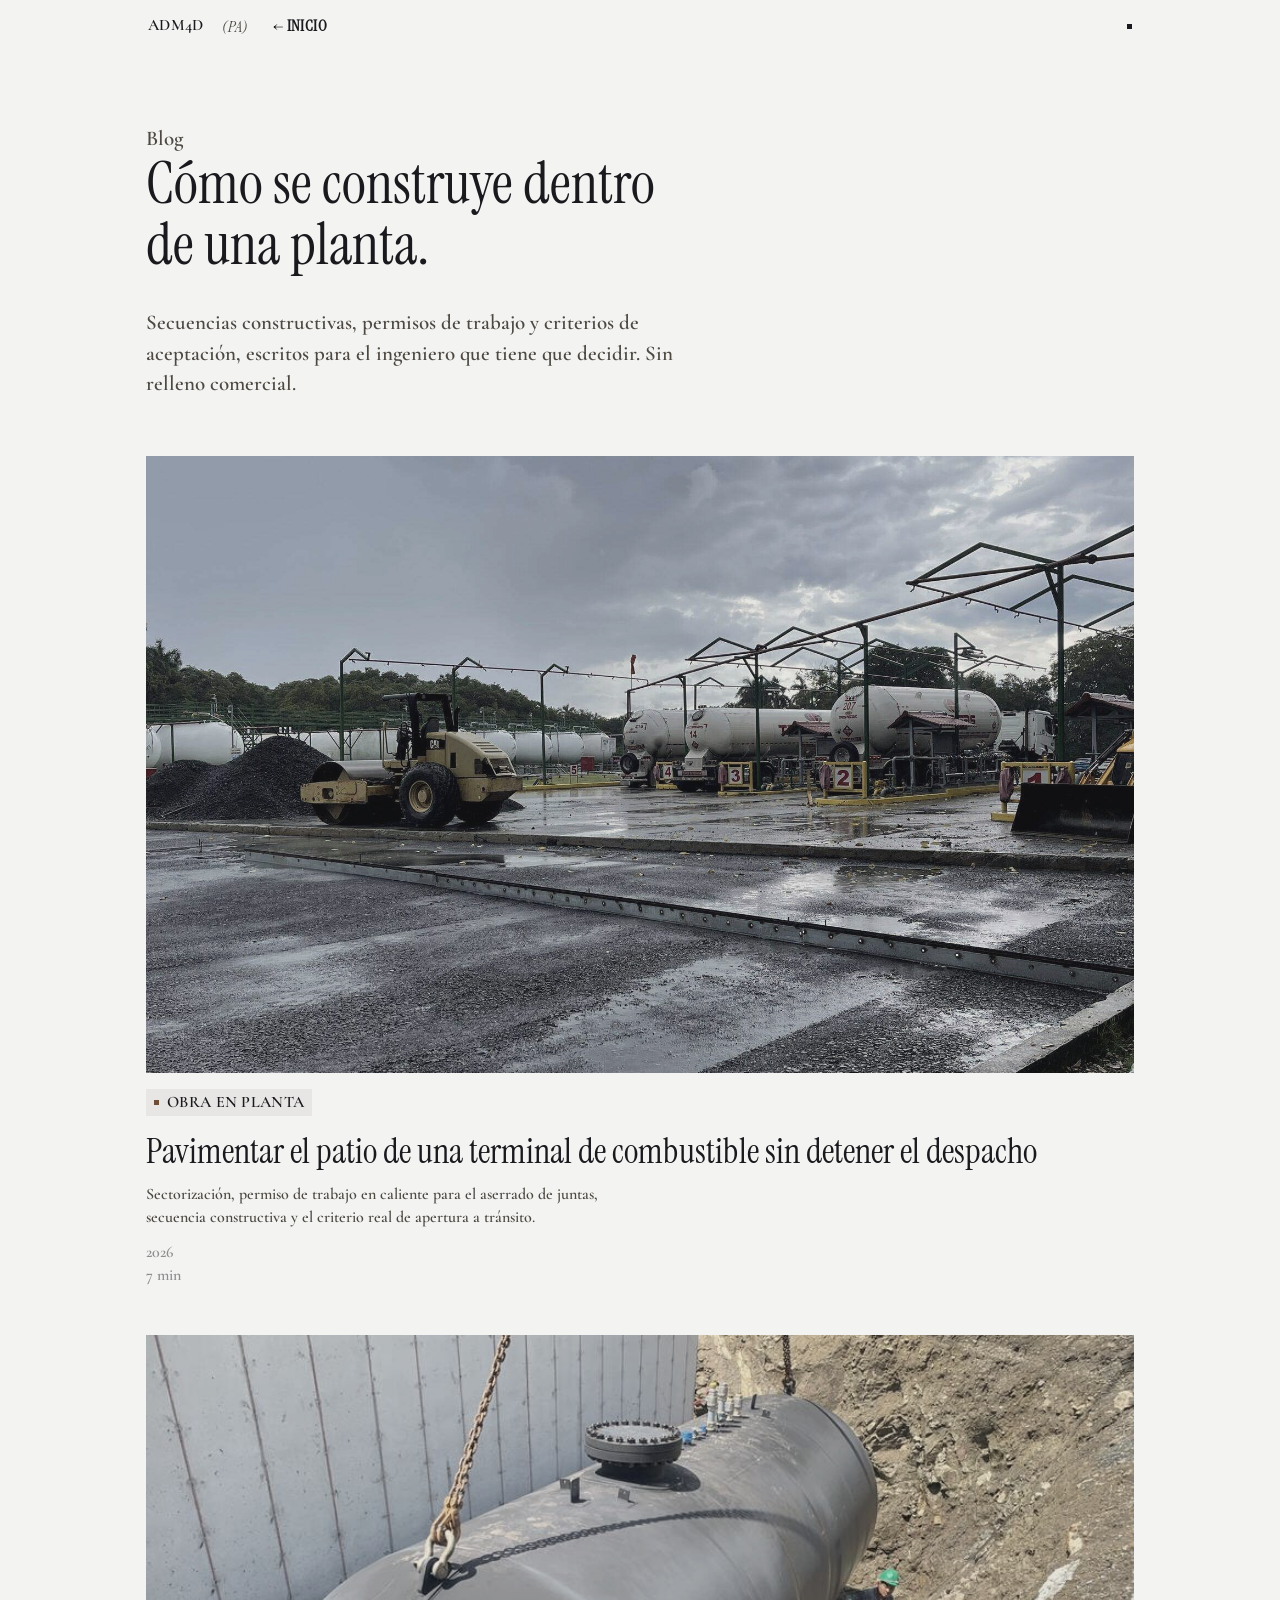
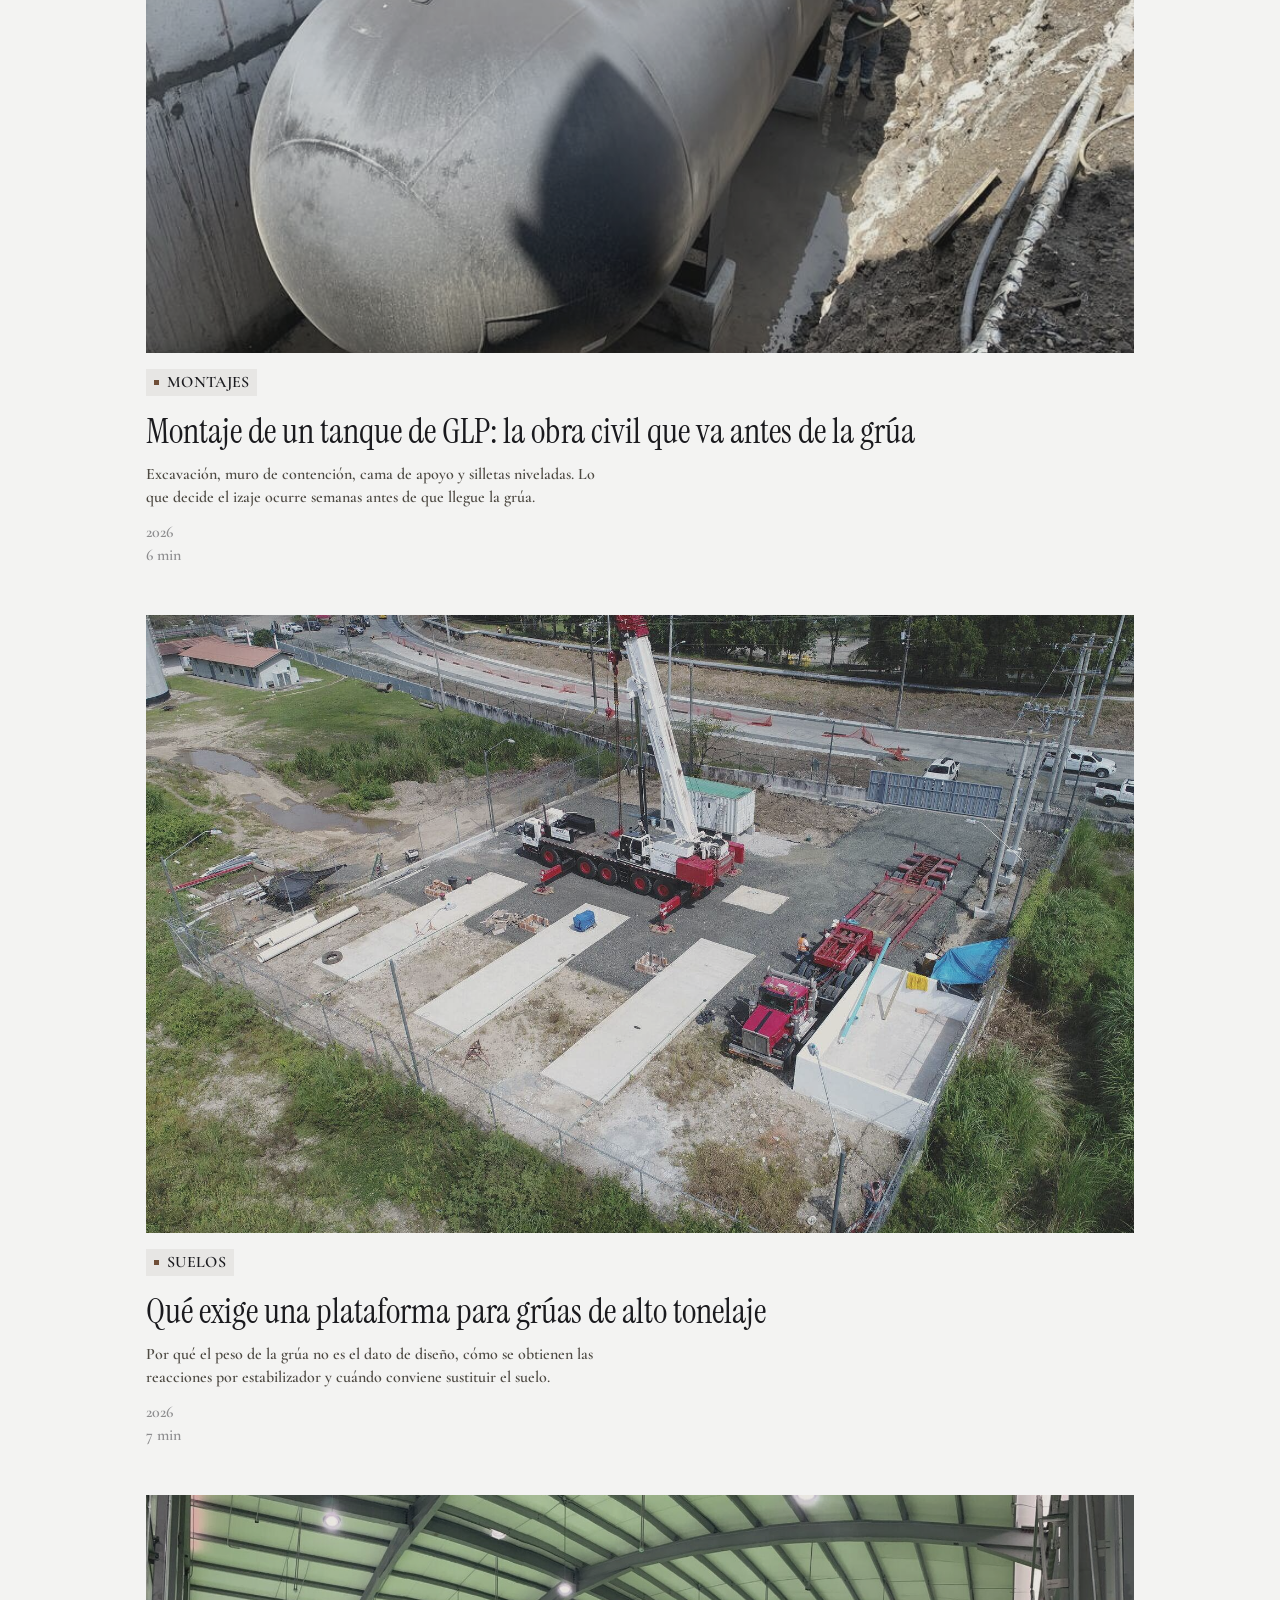
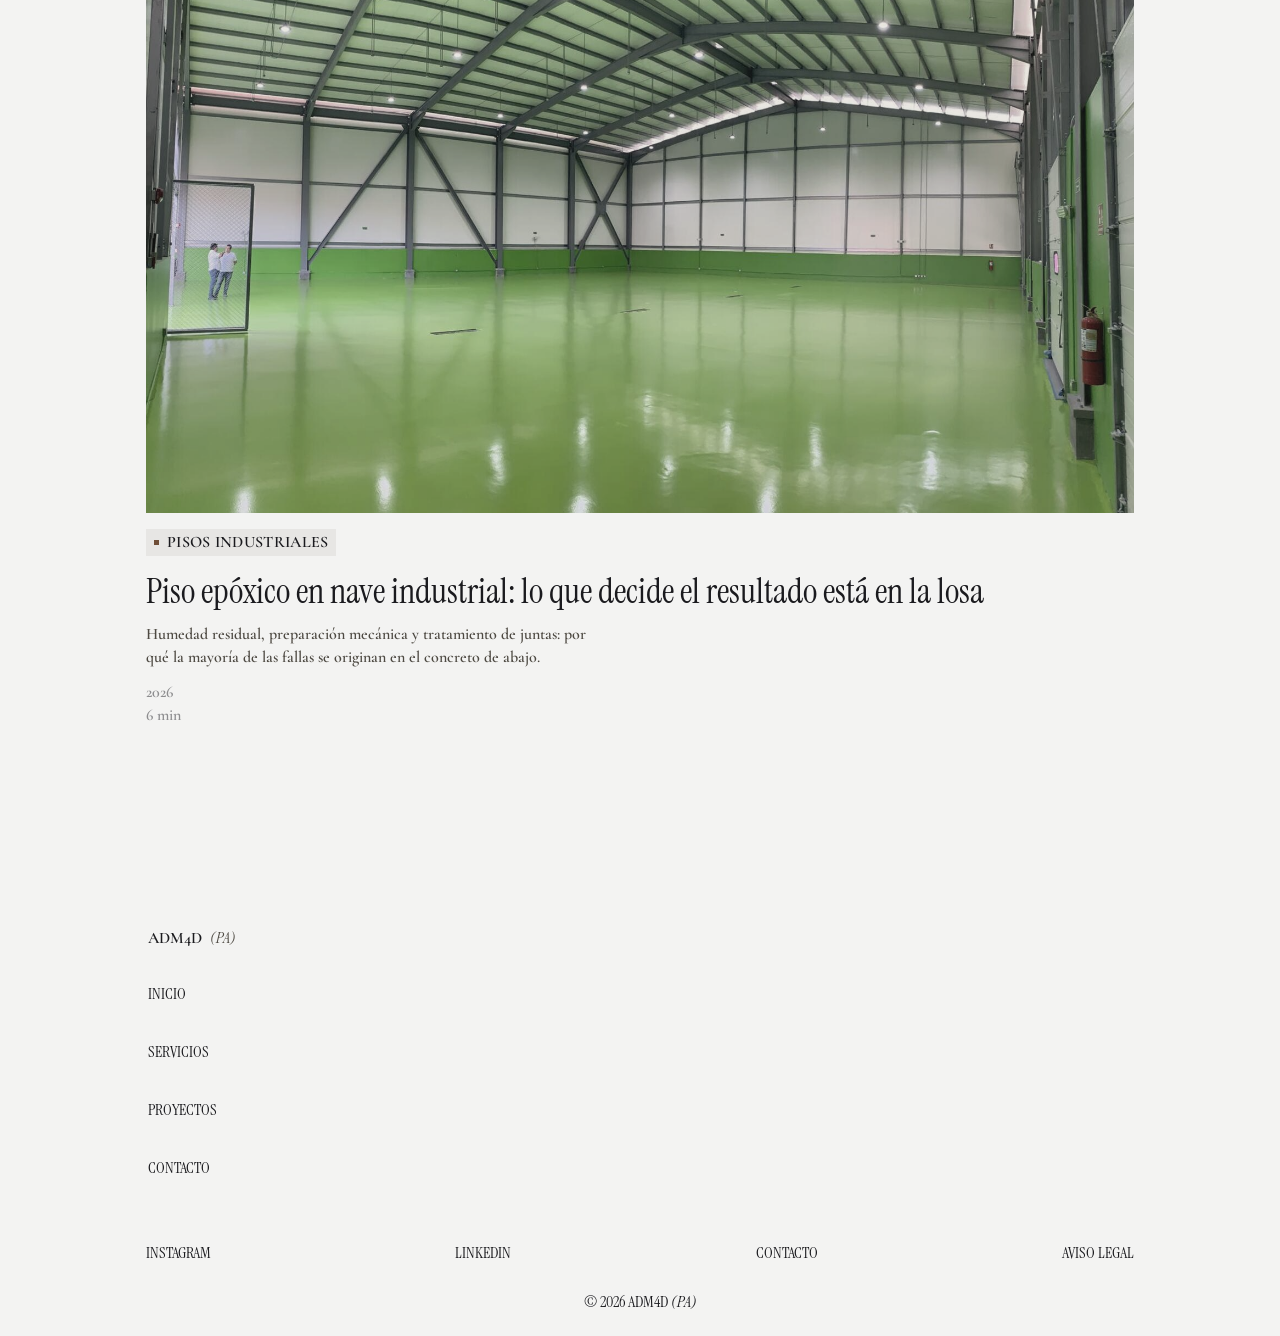
==== commit 11942d22: "Add files via upload" ====
--- a/blog/index.html
+++ b/blog/index.html
@@ -54,7 +54,7 @@
       <div class="txt">
         <span class="tagline">Montajes</span>
         <h2>Montaje de un tanque de GLP: la obra civil que va antes de la grúa</h2>
-        <p>Excavación, contención con geomembrana, cama de apoyo y silletas niveladas. Lo que decide el izaje ocurre semanas antes de que llegue la grúa.</p>
+        <p>Excavación, muro de contención, cama de apoyo y silletas niveladas. Lo que decide el izaje ocurre semanas antes de que llegue la grúa.</p>
       </div>
       <p class="meta">2026<br>6 min</p>
     </a>
--- a/assets/css/style.css
+++ b/assets/css/style.css
@@ -266,3 +266,165 @@
 }
 
 @media (prefers-reduced-motion:reduce){*{transition:none!important}}
+
+/* ===== VISTA PRELIMINAR: sin líneas finas ===== */
+.rails{display:none}
+.nav{border-bottom:0}
+.sticky{border-bottom:0;box-shadow:0 1px 0 rgba(26,26,30,.06)}
+.band .grid>i{display:none}
+.future .wide::before,.future .wide::after,.future .wide i{display:none}
+.values .v{border-top:0;padding-top:0;margin-top:8px}
+.future .facts p+p{border-top:0;padding-top:0;margin-top:32px}
+.cal{border-top:0;margin-top:4px}
+@media (max-width:760px){
+  .services .svc{border-top:0;padding-top:0;margin-top:40px}
+  .navmenu a{border-bottom:0;padding:10px 0}
+}
+
+
+/* ===== COLUMNA FIJA: layout móvil en todos los anchos ===== */
+
+  .nav .last{display:none}
+  :root{--cols:2;--gap:56px;--t52:clamp(30px,7.6vw,40px);--t32:26px;--t18:17px}
+  html,body{overflow-x:hidden}
+  .page{padding:0 6px}
+  .rails{inset:0 6px}
+
+  /* Nav: marca + botón menú; el resto se despliega */
+  .nav{display:flex;justify-content:space-between;height:52px;border-bottom:var(--rail)}
+  .sticky:not(.on){display:none}
+  .sticky.on{display:flex}
+  .sticky .menu{display:block}
+  .nav>*{padding:0 10px}
+  .nav ul{display:none}
+  .nav .cta{display:none}
+  .nav .menu{display:block;background:none;border:0;font:600 var(--t15) var(--sans);text-transform:uppercase;letter-spacing:.4px;padding:0 10px}
+  .navmenu{display:none;position:fixed;inset:52px 0 0;z-index:40;background:var(--canvas);padding:24px 16px;flex-direction:column;gap:4px}
+  .navmenu.on{display:flex}
+  .navmenu a{font:400 30px var(--serif);text-transform:uppercase;padding:14px 0;border-bottom:var(--rail)}
+  body.locked{overflow:hidden}
+
+  /* Hero: logo completo en 3+2, luego una foto grande */
+  .shapes{grid-template-columns:repeat(6,1fr)}
+  .shapes .cell,.shapes .cell:nth-child(n+5){aspect-ratio:1/1;display:block;grid-column:span 2}
+  .shapes .cell:nth-child(4){grid-column:2/4}
+  .shapes .cell:nth-child(5){grid-column:4/6}
+  .photos{grid-template-columns:1fr}
+  .photos .cell{height:62vh;min-height:360px;display:block}
+  .photos .cell:nth-child(n+2){display:none}
+  .photos .cell:nth-child(5){display:block;height:auto;min-height:0}
+  .photos .cell:nth-child(5) .img{display:none}
+  .photos .cell:nth-child(5) .cta{position:static;padding:20px 16px;font-size:16px}
+
+  /* Secciones: una sola columna, respiración uniforme */
+  .section{padding:var(--gap) 0}
+  .section .label{margin-bottom:24px;padding:0 10px}
+  .section h2,.section .lead{grid-column:1/-1!important;padding:0 10px;max-width:none}
+  .grid>*{padding-left:10px;padding-right:10px}
+
+  /* Servicios: apilados, foto ancha */
+  .services{margin-top:40px}
+  .services .svc{grid-column:1/-1!important;border-top:var(--rail);padding-top:24px;margin-top:24px}
+  .svc .n{margin-bottom:8px}
+  .svc .t{min-height:0;margin-bottom:20px}
+  .svc .img,.svc:nth-child(odd) .img,.svc:nth-child(even) .img{width:100%;aspect-ratio:16/10;margin-bottom:20px}
+  .svc p{max-width:none}
+  .more{grid-column:1/-1!important;margin-top:40px}
+
+  /* Proyectos: apilados con foto grande */
+  .proj{grid-column:1/-1!important;margin-bottom:40px}
+  .proj .img{aspect-ratio:4/3;margin-bottom:16px}
+  .proj .cap{font-size:16px}
+
+  /* Banda de valores */
+  .band,.band .grid{min-height:0}
+  .band .frame{grid-column:1/-1;margin:48px 10px;aspect-ratio:1/1.1}
+  .band .frame::before{inset:8% 10%}
+  .values .v{grid-column:1/-1!important;padding:20px 10px 32px}
+  .values .v small{margin-bottom:24px;max-width:none}
+  .values .v h3{max-width:none}
+
+  /* Futuro */
+  .future .lead,.future .facts{grid-column:1/-1!important;margin-top:32px}
+  .future .facts{margin-top:40px}
+  .future .wide{grid-column:1/-1!important;margin:40px 0 0;aspect-ratio:16/10}
+
+  /* Nosotros + calendario */
+  .about .lead{margin-top:24px}
+  .card{grid-column:1/-1!important;margin:40px 0 0;padding:20px 16px}
+  .card h3{margin-bottom:16px}
+  .cal .days button{padding:12px 0;font-size:16px}
+  .slots{grid-template-columns:repeat(2,1fr)}
+  .slots button{padding:14px 0;font-size:15px}
+  .book{grid-template-columns:1fr}
+  .book input{padding:14px 0;font-size:16px}
+  .book .go{padding:18px 16px}
+
+
+  /* zonas táctiles mínimas 44px */
+  .more{padding-top:14px;padding-bottom:14px;min-height:44px;align-items:center}
+  .cal .mh button{width:44px;height:44px;font-size:18px}
+  footer .links a{display:block;padding:14px 0}
+  footer .links li+li{margin-top:0}
+  footer .meta a{padding:14px 10px}
+  .values .more{margin-top:32px}
+
+  /* Footer */
+  footer{padding-top:var(--gap)}
+  footer .brand,footer .links,footer .mark,footer .meta,footer .copy{grid-column:1/-1!important}
+  footer .links{margin-top:24px}
+  footer .links li+li{margin-top:14px}
+  footer .mark{margin-top:48px;grid-template-columns:repeat(3,1fr)}
+  footer .meta{grid-template-columns:1fr 1fr;margin-top:32px}
+  footer .copy{padding-bottom:24px}
+
+
+  .services .svc{border-top:0;padding-top:0;margin-top:40px}
+  .navmenu a{border-bottom:0;padding:10px 0}
+
+
+/* contenedor: misma proporción de celular en cualquier pantalla */
+body{display:flow-root}
+.page{max-width:720px;margin:0 auto}
+.navmenu{inset:52px auto 0 50%;width:min(100%,720px);transform:translateX(-50%)}
+.photos .cell{height:min(62vh,460px)}
+/* nav en columna: marca + botón menú (como en celular) */
+.nav>*{display:none}
+.nav .brand{display:flex}
+.nav .menu{display:block}
+.nav:not(:has(.menu)) .last{display:flex}
+
+/* ===== la columna crece con la pantalla ===== */
+@media (min-width:700px){
+  :root{--gap:72px;--t52:46px;--t32:30px;--t18:19px;--t16:17px}
+  .page{max-width:860px}
+  .navmenu{width:min(100%,860px)}
+  .photos .cell{height:min(66vh,520px)}
+}
+@media (min-width:1100px){
+  :root{--gap:88px;--t52:58px;--t32:35px;--t18:21px;--t16:18px;--t15:16px}
+  .page{max-width:1020px}
+  .navmenu{width:min(100%,1020px)}
+  .photos .cell{height:min(72vh,640px)}
+  .nav{height:64px}
+}
+
+/* aire entre el logo y la primera imagen */
+.hero .shapes{margin-bottom:clamp(18px,3.2vw,44px)}
+
+/* sin banda: los valores necesitan su propio aire arriba */
+.values{padding-top:var(--gap)}
+
+/* banda de valores retirada */
+.band{display:none}
+
+/* pie: enlaces en una sola línea horizontal */
+footer .meta{display:flex;flex-wrap:nowrap;align-items:center;justify-content:space-between;gap:12px;grid-template-columns:none;margin-top:40px}
+footer .meta a{grid-column:auto!important;padding:12px 0;white-space:nowrap;font-size:clamp(11px,2.9vw,var(--t15))}
+footer .copy{text-align:center;padding-top:16px;font-size:clamp(11px,2.9vw,var(--t15))}
+
+/* medida de lectura en pantallas grandes */
+@media (min-width:700px){
+  .section h2,.values .v h3{max-width:20ch}
+  .future .lead,.about .lead,.svc p,.values .v small{max-width:60ch}
+}
--- a/assets/css/blog.css
+++ b/assets/css/blog.css
@@ -98,3 +98,42 @@
 .art .hero i{display:none}
 .bnav{border-bottom:var(--rail)}
 .bnav>*{border-left:0}
+
+/* ===== VISTA PRELIMINAR: sin líneas finas ===== */
+.bnav{border-bottom:0}
+.posts{border-top:0}
+.post{border-bottom:0;padding:40px 0}
+.datos{border-top:0}
+.datos dl>div{border-bottom:0;padding:8px 0}
+.art table th{border-bottom:0}
+.art th,.art td{border-bottom:0;padding:8px}
+.faq{border-top:0}
+.art .side li{border-top:0;padding:5px 0}
+
+
+/* ===== COLUMNA FIJA: layout móvil en todos los anchos ===== */
+.datos{margin:32px 0 8px}.datos dd{font-size:17px}
+.art .body figure{margin:28px 0 32px}.art .body figure figcaption,.art .body ol,.aviso{max-width:none}
+
+  .art .side li a{display:block;padding:6px 0}
+  .faq h3{margin-top:28px}
+  .bhead{padding:40px 0 32px}
+  .bhead h1,.bhead p,.bhead .label{grid-column:1/-1!important;padding:0 10px}
+  .post{grid-column:1/-1!important;grid-template-columns:1fr;padding:24px 0}
+  .post .thumb,.post .txt,.post .meta{grid-column:1/-1!important;padding:0 10px;text-align:left}
+  .post .thumb div{aspect-ratio:16/10;margin-bottom:16px}
+  .post .meta{margin-top:12px}
+  .post h2,.post p{max-width:none}
+  .art .body,.art .side,.cta-box,.artmeta{grid-column:1/-1!important;padding:0 10px}
+  .art .side{position:static;margin:32px 0 0;border-top:var(--rail);padding-top:20px}
+  .art .body p,.art .body li,.art table,.answer,.faq{max-width:none}
+  .art .hero{aspect-ratio:16/10}
+  .cta-box{margin:40px 0 0;padding:24px 16px}
+  .cta-box p{font-size:26px}
+
+
+/* medida de lectura en pantallas grandes */
+@media (min-width:700px){
+  .art .body p,.art .body ul,.art .body figure figcaption,.answer,.faq,.art table{max-width:64ch}
+  .bhead p,.post p{max-width:58ch}
+}
